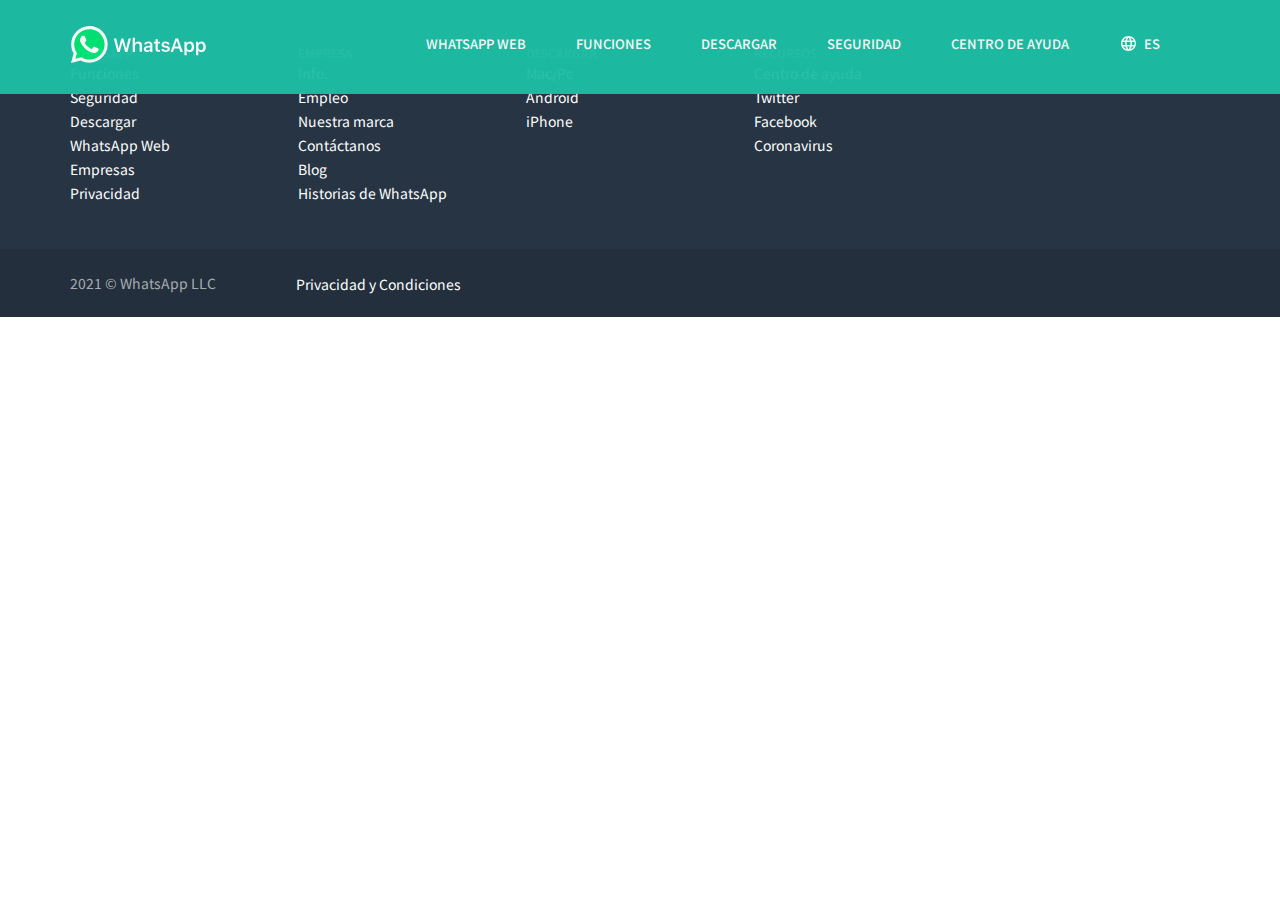
==== funciones.html @ ab6f6ba5 "falta funciones" ====
<!DOCTYPE html>
<html lang="es">
<head>
    <meta charset="UTF-8">
    <title>WhatsApp funciones</title>
<!--    <meta name="viewport" content="width=device-width; initial-scale=1.0; maximum-scale=1.0;">-->
    
    <link rel="stylesheet" href="css/estilos.css">
    <link rel="preconnect" href="https://fonts.gstatic.com">
<link href="https://fonts.googleapis.com/css2?family=Noto+Sans&family=Noto+Sans+JP:wght@300;400;500&display=swap" rel="stylesheet">
</head>
<body>
<!-----------  Menú de navegación superior-------  #nav>.centrado>(a#logo>img)+(ul#menu>(li>a[#])*5)-->
    <div id="nav">
        <div class="centrado">
           <div id="logo"><a href="index.html"><img src="img/logowhatsapp.svg" alt=""></a>
            </div>
            <ul id="menu">
                <li><a href="#">WhatsApp Web</a></li>
                <li><a href="funciones.html">Funciones</a></li>
                <li><a href="descargar.html">Descargar</a></li>
                <li><a href="seguridad.html">Seguridad</a></li>
                <li><a href="ayuda.html">Centro de ayuda</a></li>
                <li><a href="#">ES</a> </li>
            </ul>
        </div>
    </div>



<!---------------- Footer-----------------   #footer>.centrado>(#columnas>(#columna$>h6+ul>(li>a[#])*6)*4)+(#terms>p+a[#])-->
    <div id="footer">
        <div class="centrado">
            <div id="columnas">
                <div id="columna1">
                    <h6>WHATSAPP</h6>
                    <ul>
                        <li><a href="#">Funciones</a></li>
                        <li><a href="#">Seguridad</a></li>
                        <li><a href="#">Descargar</a></li>
                        <li><a href="#">WhatsApp Web</a></li>
                        <li><a href="#">Empresas</a></li>
                        <li><a href="#">Privacidad</a></li>
                    </ul>
                </div>
                <div id="columna2">
                    <h6>Empresa</h6>
                    <ul>
                        <li><a href="#">Info.</a></li>
                        <li><a href="#">Empleo</a></li>
                        <li><a href="#">Nuestra marca</a></li>
                        <li><a href="#">Contáctanos</a></li>
                        <li><a href="#">Blog</a></li>
                        <li><a href="#">Historias de WhatsApp</a></li>
                    </ul>
                </div>
                <div id="columna3">
                    <h6>Descargar</h6>
                    <ul>
                        <li><a href="#">Mac/Pc</a></li>
                        <li><a href="#">Android</a></li>
                        <li><a href="#">iPhone</a></li>
                    </ul>
                </div>
                <div id="columna4">
                    <h6>Recursos</h6>
                    <ul>
                        <li><a href="#">Centro de ayuda</a></li>
                        <li><a href="#">Twitter</a></li>
                        <li><a href="#">Facebook</a></li>
                        <li><a href="#">Coronavirus</a></li>
                    </ul>
                </div>
            </div>
        </div>
            <div id="terms"><div class="centrado">
                <div id="copy"><p>2021 &copy; WhatsApp LLC</p>
                </div>
                <div id="priv"><p><a href="#">Privacidad y Condiciones</a></p></div>
                </div>
            </div>
    </div>
</body>
</html>
---- css/estilos.css ----
* {
    margin: 0;
    padding: 0;
    box-sizing: border-box;
}

body {
    font-family: 'Noto Sans JP', sans-serif;
    color: #1c1e21;
}

.grisBody {
    background-color: #F8F9FA;
}

.centrado {
    max-width: 1140px;
    margin: 0 auto;
}

.centrado2 {
    max-width: 1440px;
    margin: 0 auto;
}

a {
    text-decoration: none;
    color: #fff;
}

/*-------------barra de navegación superior---------------*/
ul {
    list-style: none;
}

#nav {
    background-color: #1ebea5;
    position: fixed;
    width: 100%;
    z-index: 1;
    opacity: 0.96;
}

#logo {
    width: 250px;
    float: left;
    /*    padding: 50% 0;*/
}

#logo img {
    padding: 10% 0;
}

#menu {
    float: right;
    padding: 3% 0;
    /*    display: flex;*/
    /*    justify-content: space-around;*/
}

#menu li {
    text-transform: uppercase;
    font-weight: 500;
    font-size: 13px;
    line-height: 20px;
    float: left;
    margin-right: 50px;
}

#menu a {
    color: #fff;
}

#menu li:last-child a {
    /*    border: 1px solid #000;*/
    background-image: url(../img/mundo_blanco.svg);
    background-repeat: no-repeat;
    padding-left: 25px;
}

/*---------------------contenido index--------------------*/

#mensajeria {
    width: 100%;
    padding-top: 119px;
    overflow: hidden;
    padding: 10% 0 3%;
}

#textDcha {
    /*    border: 1px solid #000;*/
    margin-left: 140px;
    margin-top: 120px;
    width: 40%;
    padding-right: 30px;
    float: left;
}

#textDcha ul li {
    font-size: 16px;
    font-weight: 400;
    line-height: 44px;
}

#textDcha ul li a {
    color: #1cb39b;
}

#textDcha ul li a img {
    position: relative;
    top: 6px;
    left: 0;
}

h1 {
    color: #1c1e21;
    font-size: 33px;
    font-weight: 300;
    line-height: 35px;
    margin-bottom: 24px;
}

h2 {
    font-size: 28px;
    font-weight: 300;
    letter-spacing: .05em;
    margin-bottom: 25px;
}

h3 {
    color: #1d21297f;
    font-size: 13px;
    font-weight: 600;
    letter-spacing: .15em;
    margin-bottom: 7px;
    text-transform: uppercase;
}

.text {
    font-size: 16px;
    line-height: 26px;
    margin-bottom: 12px;
    opacity: .78;
}

.subtxt {
    font-size: 12px;
    line-height: 18px;
    margin-bottom: 24px;
    opacity: .3;
}

span {
    display: inline;
    font-size: 12px;
    opacity: .8;
    vertical-align: top;
    /*    opacity: .3;*/
}

.txtp {
    font-size: 14px;
    font-weight: 400;
    line-height: 22px;
}

.blue {
    color: #39b3ed;
}

#imgDcha {
    width: 40%;
    float: right;
    height: 600px;
    background-image: url(../img/movil1.png);
    background-repeat: no-repeat;
    background-size: contain;
    background-position: left center;
}

#bussHola {
    width: 100%;
    height: 770px;
    overflow: hidden;
    text-align: center;
}

#hola {
    margin: 0 auto 50px;
    padding: 29%;
    width: 300px;
    height: 300px;
    background-color: #77D7C8;
    border-radius: 50%;
    background-image: url(../img/hola.PNG);
    background-repeat: no-repeat;
    background-position: center;
    background-size: contain;
}

#izqBuss {
    background-color: #D0E9EA;
    width: 49%;
    height: 770px;
    float: left;
    padding: 5%;
    margin-right: 2%;
    position: relative;
}

#mov1 {
    background-image: url(../img/movil2.png);
    background-position: 50% 0%;
    background-repeat: no-repeat;
    background-size: auto 482px;
    height: 354px;
    position: absolute;
    bottom: 0;
    left: 0;
    width: 100%;
}

#dchaHola {
    background-color: #EDF8F5;
    width: 49%;
    height: 770px;
    float: right;
    padding: 5%;
}

#explorar {
    text-align: center;
    margin-top: 79px;
    height: 90px;
}

.boton1 {
    text-transform: uppercase;
    color: #1cb39b;
    font-size: 16px;
    font-weight: 500;
    line-height: 19px;
    padding: 15px 30px;
    background-color: #fff;
    border: 1px solid #1cb39b;
    border-radius: 25px;
}

/*---------------------------descargar--------------------*/

#descargar {
    width: 100%;
    padding-top: 50px;
    overflow: hidden;
    /*    padding: 10% 0 3%;*/
    text-align: center;
    margin-bottom: 30px;
}

.boton2 {
    display: inline-block;
    background-color: #01E675;
    padding: 5px 20px;
    border-radius: 35px;
}

#izqTlf {
    background-color: #EDF8F5;
    width: 49%;
    height: 800px;
    float: left;
    padding: 5%;
    margin-right: 2%;
    position: relative;
}

#tlfs {
    width: 100%;
    overflow: hidden;
    clear: both;
}

#androidTlf {
    width: 50%;
    float: left;
}

#iPhoneTlf {
    width: 50%;
    float: left;
}

#izqTxt {
    padding: 9% 0%;
}

#izqTxt .txtG {
    font-size: 23px;
    font-weight: 300;
    line-height: 31Px;
    padding: 0% 16% 1%;
}

#dchaPc {
    background-color: #FAF7EB;
    width: 49%;
    height: 800px;
    float: right;
    padding: 5%;
}

#pcMc {
    position: relative;
    height: 45%;
}

#imgPc {
    background-size: contain;
    background-image: url(../img/uCOYE5bdrVW.png);
    background-repeat: no-repeat;
    background-size: auto 235px;
    background-position: 50% 0%;
    height: 291px;
    position: absolute;
    top: 0px;
    left: 0;
    width: 100%;
}

.gris {
    color: rgba(65, 74, 83, 0.4);
    text-decoration: underline;
}

.boton3 {
    font-size: 16px;
    font-weight: 500;
    line-height: 19px;
    text-transform: uppercase;
    display: inline-block;
    background-color: #01E675;
    padding: 18px 53px;
    border-radius: 35px;
    margin: 10% 20%;
}

/*-----------------------------seguridad-------------------*/

#cabeceraSeg {
    width: 100%;
    height: 500px;
    padding-top: 119px;
    overflow: hidden;
    padding: 10% 0 10%;
    background-image: url(../img/bgseguridad.jpg);
    background-repeat: no-repeat;
    background-size: cover;
    background-position: center;
}

.titVerd {
    font-size: 38px;
    font-weight: 300;
    line-height: 46px;
    padding-left: 2%;
    color: #27b8a2;
}

#contenSeg {
    background-color: #fff;
    padding-bottom: 100px;
    padding-top: 70px;
}

h4 {
    font-size: 26px;
    font-weight: 400;
    line-height: 31px;
    padding-top: 32px;
    padding-bottom: 26px;
}

#textSeg,
#notapie,
#propiedadesSeg{
    padding: 3% 13%;
}

#textSeg p {
    font-size: 18px;
    font-weight: 400;
    line-height: 29px;
    color: #5e5e5e;
}

#propiedadesSeg {
    width: 100%;
    overflow: hidden;
/*    clear: both;*/
}

#propiedadesSeg div {
    width: 48%;
    float: left;
    margin-right: 2%;
    margin-bottom: 3%;
}

#propiedadesSeg img {
    width: 150px;
    height: auto;
/*    border-radius: 50%;*/
    margin-left: -16px;
    padding-bottom: 3%;
}

#propiedadesSeg img+p {
    font-size: 17px;
    line-height: 26px;
font-weight: 500;
    color: #282828;
}

#propiedadesSeg p+p {
    font-size: 16px;
    font-weight: 400;
    line-height: 26px;
    color: #5e5e5e;
    padding-right: 9%;
    padding-top: 3%;
}

#propiedadesSeg a:hover, #textSeg a:hover {
    text-decoration: underline;
}

#notapie {
    clear: both;
}


/*-----------------------------ayuda-------------------*/

#cabeceraAyuda {
    text-align: center;
    width: 100%;
    height: 400px;
    padding-top: 190px;
    overflow: hidden;
    padding: 10% 0 10%;
    background-image: url(../img/bgayuda.jpg);
    background-repeat: no-repeat;
    background-size: cover;
    background-position: top center;
}
.buscar {
   background: #fff;
    border: 1px solid transparent;
    border-radius: 50px;
    color: #1ebea5;
    font-size: 22px;
    height: 100%;
    padding: 20px;
    width: 70%;
}

#cabeceraAyuda p {
    padding-top: 35px;
    color: #1ebea5;
}

#contenAyuda {
    overflow: hidden;
    background-color: #fff;
    padding: 3% 8%;
}

#contenAyuda p {
    font-size: 26px;
    font-weight: 300;
    color: #333333;
}

#ayuda1,
#ayuda2,
#ayuda3
{
    overflow: hidden;
    margin: 2.5% 0% 3% 0%;
}

#contenAyuda ul {
    width: 33%;
    float: left;
    margin: 0% 0.2% 0% 0.1%;
    padding-bottom: 3%;
}

#contenAyuda li {
    padding: 4% 0;
}

#contenAyuda li a {
    font-size: 14px;
    font-weight: 400;
    color: #5b5f62;
}

#contenAyuda li a:hover {
    text-decoration: underline;
}

#contenAyuda li:first-child a {
    color: #1cb39b;
    font-size: 24px;
    font-weight: 300;
    line-height: 32px;
}

#contenAyuda li:first-child a:hover {
    text-decoration: none;
}

#contenAyuda li:last-child a {
    color: #b0b0b0;
    font-size: 14px;
    font-weight: 400;
    line-height: 32px;
}

.bordeGris {
    margin-bottom: 24px;
    border-bottom: 1px solid #f3f4f5;
}

/*--------------------footer------------------------------*/
#footer {
    background-color: #273443;
}

#columnas {
    padding: 4% 0;
    overflow: hidden;
}

#columnas div {
    float: left;
    width: 20%;
}

#columnas li a,
#priv a {
    color: #fff;
    font-size: 14px;
    font-weight: 400;
}

#columnas li a:hover {
    text-decoration: underline;
}

h6 {
    text-transform: uppercase;
    font-size: 12px;
    font-weight: 600;
    line-height: 14px;
    color: rgba(255, 255, 255, .6);
}

#terms {
    background-color: #232f3c;
    overflow: hidden;
    padding: 2% 0;
}

#copy {
    float: left;
    margin-right: 7%;
}

#copy p {
    font-weight: 400;
    line-height: 16px;
    color: rgba(255, 255, 255, .6);
    font-size: 14px;
}

#priv p {
    line-height: 16px;
}



/*********************media queriiiiii**********************************/
/*@media screen and (max-width: 992px) {}*/
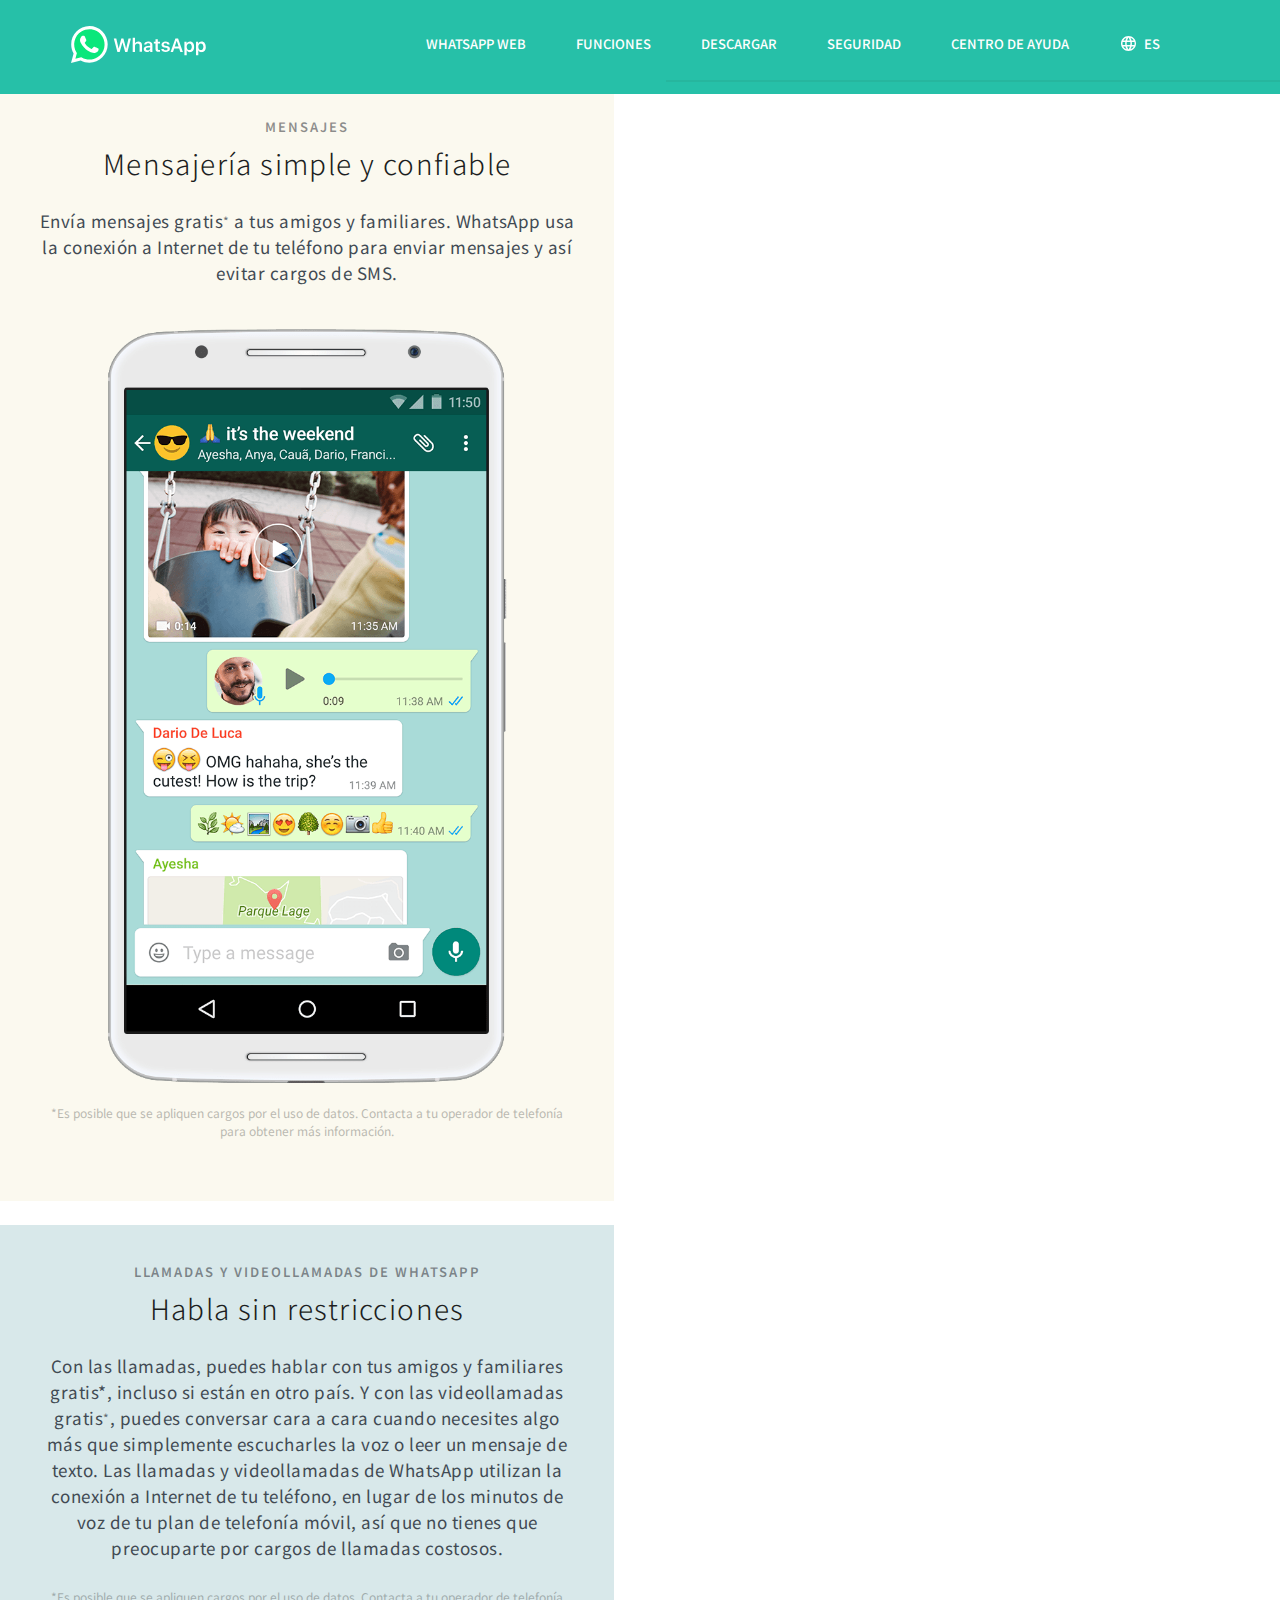
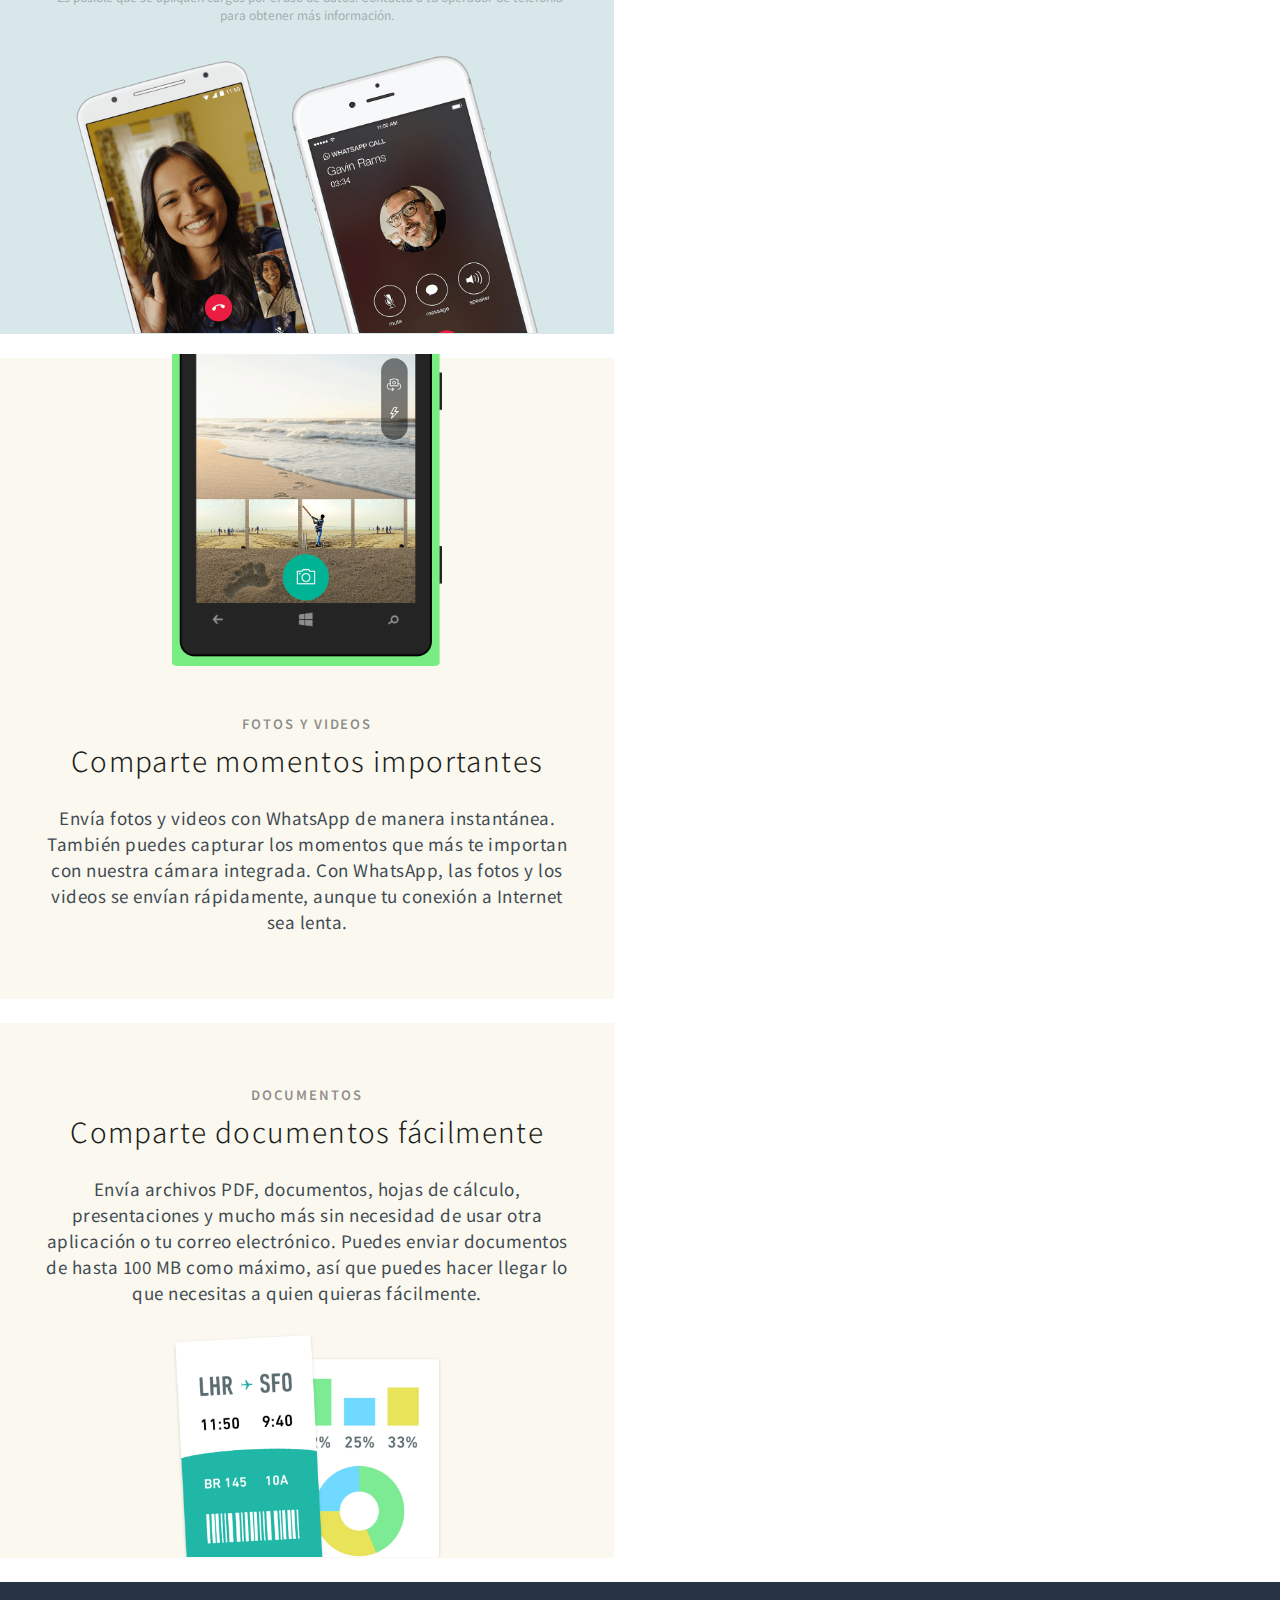
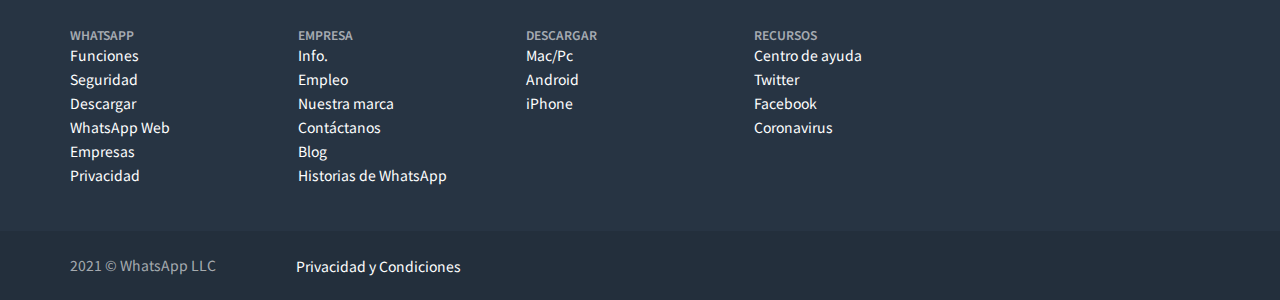
==== commit 85eeed77: "falta col dcha de funciones" ====
--- a/funciones.html
+++ b/funciones.html
@@ -3,17 +3,18 @@
 <head>
     <meta charset="UTF-8">
     <title>WhatsApp funciones</title>
-<!--    <meta name="viewport" content="width=device-width; initial-scale=1.0; maximum-scale=1.0;">-->
-    
+    <!--    <meta name="viewport" content="width=device-width; initial-scale=1.0; maximum-scale=1.0;">-->
+
     <link rel="stylesheet" href="css/estilos.css">
     <link rel="preconnect" href="https://fonts.gstatic.com">
-<link href="https://fonts.googleapis.com/css2?family=Noto+Sans&family=Noto+Sans+JP:wght@300;400;500&display=swap" rel="stylesheet">
+    <link href="https://fonts.googleapis.com/css2?family=Noto+Sans&family=Noto+Sans+JP:wght@300;400;500&display=swap" rel="stylesheet">
 </head>
+
 <body>
-<!-----------  Menú de navegación superior-------  #nav>.centrado>(a#logo>img)+(ul#menu>(li>a[#])*5)-->
+    <!-----------  Menú de navegación superior-------  #nav>.centrado>(a#logo>img)+(ul#menu>(li>a[#])*5)-->
     <div id="nav">
         <div class="centrado">
-           <div id="logo"><a href="index.html"><img src="img/logowhatsapp.svg" alt=""></a>
+            <div id="logo"><a href="index.html"><img src="img/logowhatsapp.svg" alt=""></a>
             </div>
             <ul id="menu">
                 <li><a href="#">WhatsApp Web</a></li>
@@ -26,9 +27,49 @@
         </div>
     </div>
 
+    <!----------------------contenido funciones------------>
 
+    <div id="contFunc" class="centrado2">
+        <div id="colIzq">
+            <div id="izq1">
+                <h3>MENSAJES</h3>
+                <h2>Mensajería simple y confiable</h2>
+                <p class="text2">Envía mensajes gratis<span>*</span> a tus amigos y familiares. WhatsApp usa la conexión a Internet de tu teléfono para enviar mensajes y así evitar cargos de SMS.</p>
+                <img src="img/movil1.png" alt="">
+                <!--
+            <div id="imgIzq1">
+            <div id="imgIzq11"></div>
+            </div>
+-->
+                <p class="subtxt">*Es posible que se apliquen cargos por el uso de datos. Contacta a tu operador de telefonía para obtener más información.
+                </p>
+            </div>
+            <div id="izq2">
+                <h3>LLAMADAS Y VIDEOLLAMADAS DE WHATSAPP</h3>
+                <h2>Habla sin restricciones</h2>
+                <p class="text2">Con las llamadas, puedes hablar con tus amigos y familiares gratis*, incluso si están en otro país. Y con las videollamadas gratis<span>*</span>, puedes conversar cara a cara cuando necesites algo más que simplemente escucharles la voz o leer un mensaje de texto. Las llamadas y videollamadas de WhatsApp utilizan la conexión a Internet de tu teléfono, en lugar de los minutos de voz de tu plan de telefonía móvil, así que no tienes que preocuparte por cargos de llamadas costosos.</p>
+                <p class="subtxt">*Es posible que se apliquen cargos por el uso de datos. Contacta a tu operador de telefonía para obtener más información.</p>
+                <img src="img/121833967_475016986724857_207348499390243730_n.png" alt="" class="rasAbajo">
+            </div>
+            <div id="izq3">
+                <img src="img/122413935_715590659366588_7141023983174056165_n.png" alt="" class="rasArriba">
+                <h3>FOTOS Y VIDEOS</h3>
+                <h2>Comparte momentos importantes</h2>
+                <p class="text2">Envía fotos y videos con WhatsApp de manera instantánea. También puedes capturar los momentos que más te importan con nuestra cámara integrada. Con WhatsApp, las fotos y los videos se envían rápidamente, aunque tu conexión a Internet sea lenta.</p>
+            </div>
+            <div id="izq4">
+                <h3>DOCUMENTOS</h3>
+                <h2>Comparte documentos fácilmente</h2>
+                <p class="text2">Envía archivos PDF, documentos, hojas de cálculo, presentaciones y mucho más sin necesidad de usar otra aplicación o tu correo electrónico. Puedes enviar documentos de hasta 100 MB como máximo, así que puedes hacer llegar lo que necesitas a quien quieras fácilmente.</p>
+                <img src="img/121826388_952529768608348_6271412928290896812_n.png" alt="" class="rasAbajo disminuir">
+            </div>
+        </div>
+        <div id="colDcha">
 
-<!---------------- Footer-----------------   #footer>.centrado>(#columnas>(#columna$>h6+ul>(li>a[#])*6)*4)+(#terms>p+a[#])-->
+        </div>
+    </div>
+
+    <!---------------- Footer-----------------   #footer>.centrado>(#columnas>(#columna$>h6+ul>(li>a[#])*6)*4)+(#terms>p+a[#])-->
     <div id="footer">
         <div class="centrado">
             <div id="columnas">
@@ -73,12 +114,15 @@
                 </div>
             </div>
         </div>
-            <div id="terms"><div class="centrado">
-                <div id="copy"><p>2021 &copy; WhatsApp LLC</p>
+        <div id="terms">
+            <div class="centrado">
+                <div id="copy">
+                    <p>2021 &copy; WhatsApp LLC</p>
                 </div>
-                <div id="priv"><p><a href="#">Privacidad y Condiciones</a></p></div>
+                <div id="priv">
+                    <p><a href="#">Privacidad y Condiciones</a></p>
                 </div>
             </div>
+        </div>
     </div>
-</body>
-</html>+</body></html>--- a/css/estilos.css
+++ b/css/estilos.css
@@ -44,7 +44,6 @@
 #logo {
     width: 250px;
     float: left;
-    /*    padding: 50% 0;*/
 }
 
 #logo img {
@@ -54,8 +53,6 @@
 #menu {
     float: right;
     padding: 3% 0;
-    /*    display: flex;*/
-    /*    justify-content: space-around;*/
 }
 
 #menu li {
@@ -382,7 +379,7 @@
 
 #textSeg,
 #notapie,
-#propiedadesSeg{
+#propiedadesSeg {
     padding: 3% 13%;
 }
 
@@ -396,7 +393,7 @@
 #propiedadesSeg {
     width: 100%;
     overflow: hidden;
-/*    clear: both;*/
+    /*    clear: both;*/
 }
 
 #propiedadesSeg div {
@@ -409,19 +406,19 @@
 #propiedadesSeg img {
     width: 150px;
     height: auto;
-/*    border-radius: 50%;*/
+    /*    border-radius: 50%;*/
     margin-left: -16px;
     padding-bottom: 3%;
 }
 
-#propiedadesSeg img+p {
+#propiedadesSeg img + p {
     font-size: 17px;
     line-height: 26px;
-font-weight: 500;
+    font-weight: 500;
     color: #282828;
 }
 
-#propiedadesSeg p+p {
+#propiedadesSeg p + p {
     font-size: 16px;
     font-weight: 400;
     line-height: 26px;
@@ -430,7 +427,8 @@
     padding-top: 3%;
 }
 
-#propiedadesSeg a:hover, #textSeg a:hover {
+#propiedadesSeg a:hover,
+#textSeg a:hover {
     text-decoration: underline;
 }
 
@@ -453,8 +451,9 @@
     background-size: cover;
     background-position: top center;
 }
+
 .buscar {
-   background: #fff;
+    background: #fff;
     border: 1px solid transparent;
     border-radius: 50px;
     color: #1ebea5;
@@ -483,8 +482,7 @@
 
 #ayuda1,
 #ayuda2,
-#ayuda3
-{
+#ayuda3 {
     overflow: hidden;
     margin: 2.5% 0% 3% 0%;
 }
@@ -531,6 +529,109 @@
 .bordeGris {
     margin-bottom: 24px;
     border-bottom: 1px solid #f3f4f5;
+}
+
+/*----------------------------funciones-------------------*/
+
+#contFunc {
+    text-align: center;
+    width: 100%;
+    padding-top: 80px;
+    overflow: hidden;
+}
+
+.text2 {
+    font-size: 17px;
+    font-weight: 400;
+    line-height: 26px;
+    color: #414a53;
+    letter-spacing: 0.5px;
+    padding: 0% 0 5% 0;
+}
+
+#colIzq {
+    float: left;
+    width: 48%;
+    margin-right: 4%;
+}
+
+#colIzq div,
+#colDcha div {
+    margin-bottom: 4%;
+}
+
+#izq1,
+#izq3,
+#izq4 {
+    background-color: #FBF9EF;
+}
+
+#izq1 {
+    padding: 6%;
+}
+
+#izq1 img {
+    padding: 3%;
+    width: 80%;
+    height: auto;
+}
+
+/*
+#imgIzq1{
+  position: relative;
+height: 100%;
+    padding-top: 0%;
+}
+
+#imgIzq11 {
+        background-size: contain;
+    background-image: url(../img/movil1.png);
+    background-repeat: no-repeat;
+    background-size: auto 800px;
+    background-position: 50% 50%;
+    height: 800px;
+    position: absolute;
+    top: 0px;
+    left: 0px;
+    right: 0;
+    bottom: 0;
+    width: 100%;
+}
+*/
+
+#izq2 {
+    padding: 6% 6% 0 ;
+    background-color: #D8E8EA;
+}
+
+.rasAbajo {
+    width: 90%;
+    margin-bottom: -4px;
+}
+
+.disminuir {
+    width: 50%;
+}
+
+.rasArriba {
+    width: 50%;
+    margin-top: -4px;
+    padding-bottom: 8%
+}
+
+#izq3 {
+    padding: 0 6% 6% 6%;
+
+}
+
+#izq4 {
+    padding: 10% 6% 0;
+}
+
+#colDcha {
+    border: 1px solid red;
+    float: right;
+    width: 48%;
 }
 
 /*--------------------footer------------------------------*/
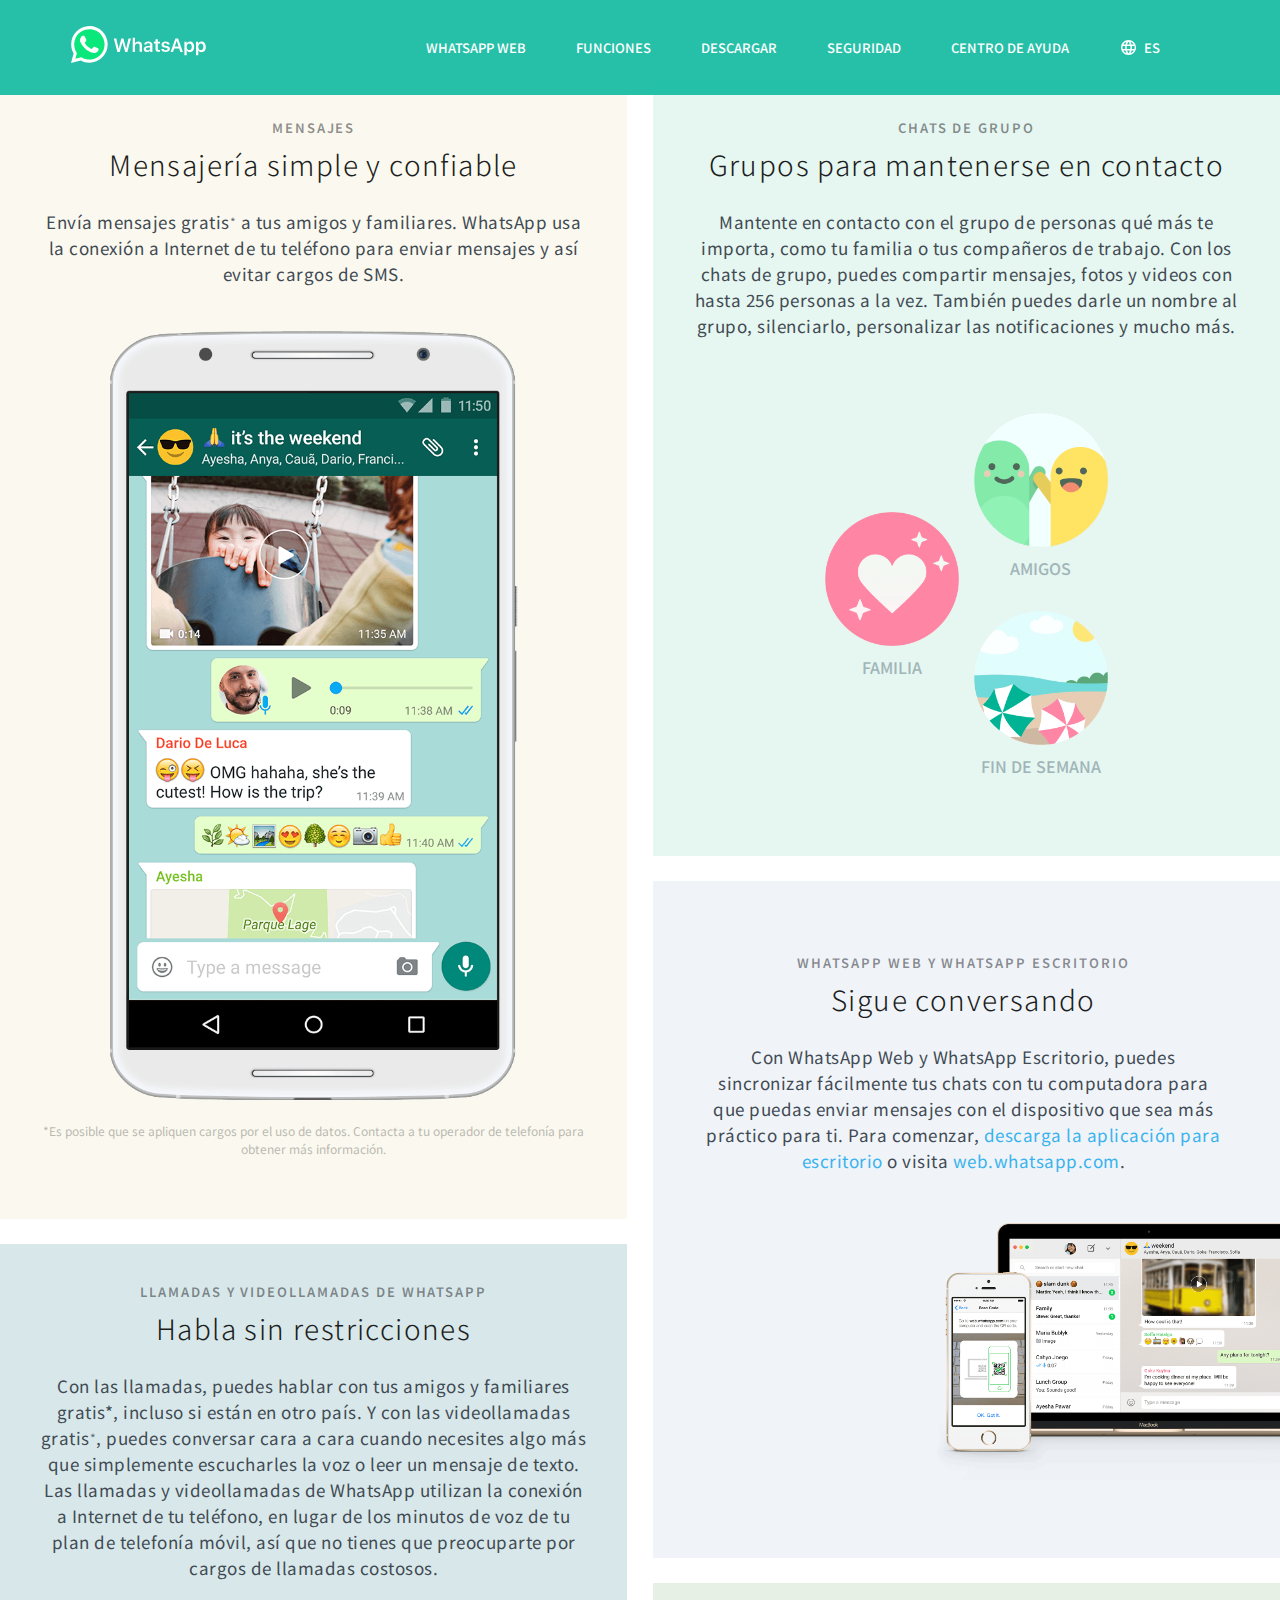
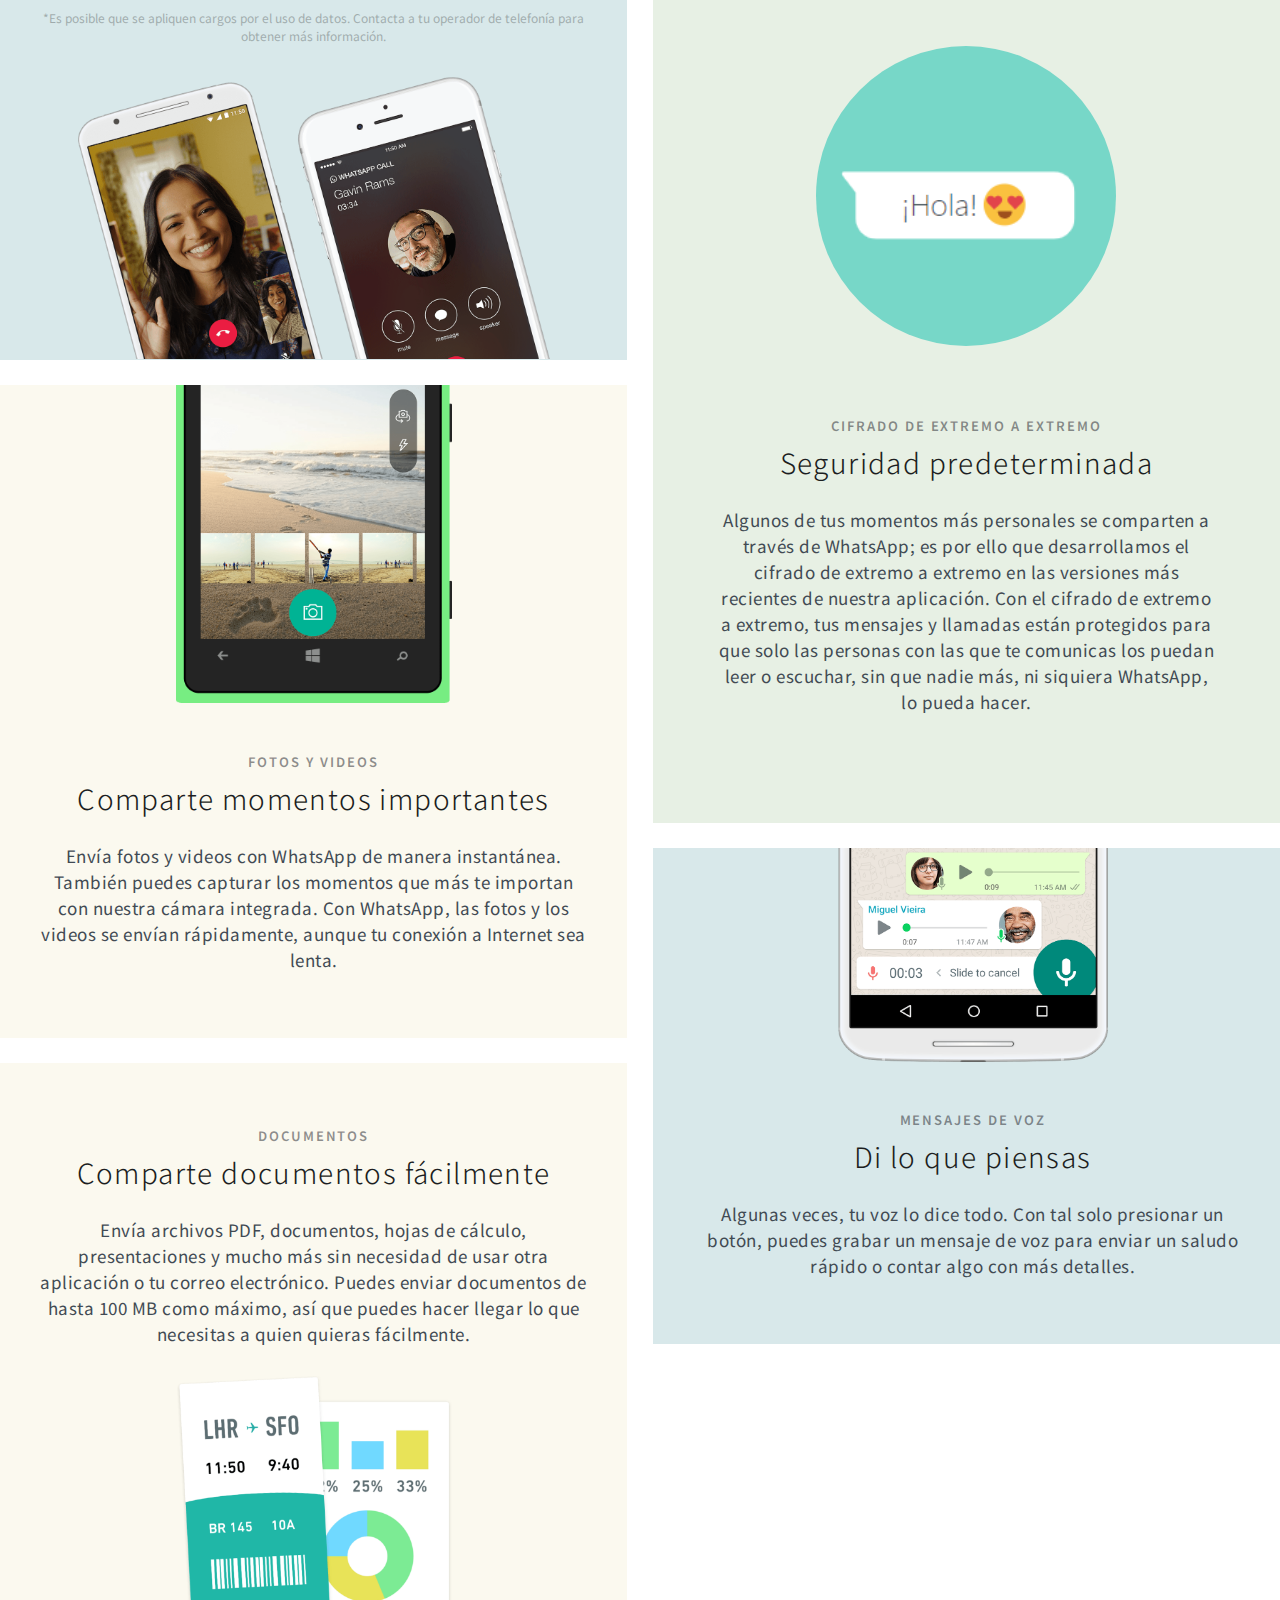
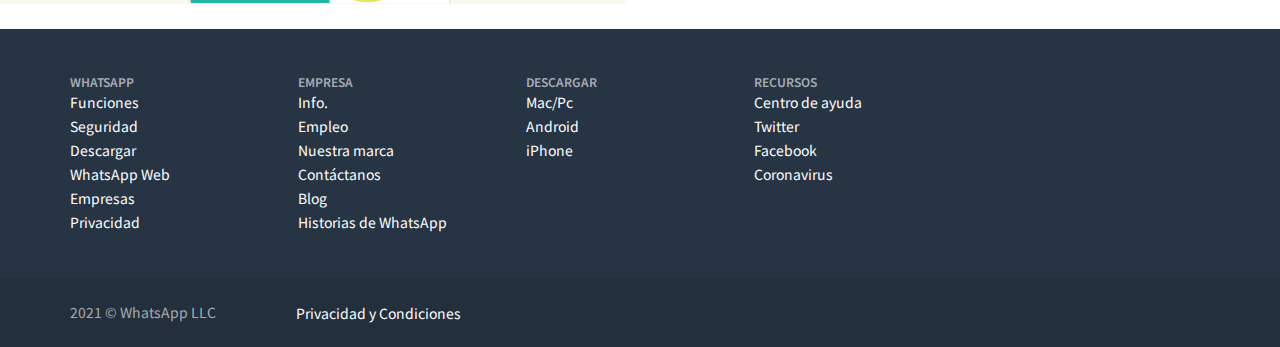
==== commit 2baedb51: "fin" ====
--- a/funciones.html
+++ b/funciones.html
@@ -36,12 +36,7 @@
                 <h2>Mensajería simple y confiable</h2>
                 <p class="text2">Envía mensajes gratis<span>*</span> a tus amigos y familiares. WhatsApp usa la conexión a Internet de tu teléfono para enviar mensajes y así evitar cargos de SMS.</p>
                 <img src="img/movil1.png" alt="">
-                <!--
-            <div id="imgIzq1">
-            <div id="imgIzq11"></div>
-            </div>
--->
-                <p class="subtxt">*Es posible que se apliquen cargos por el uso de datos. Contacta a tu operador de telefonía para obtener más información.
+                      <p class="subtxt">*Es posible que se apliquen cargos por el uso de datos. Contacta a tu operador de telefonía para obtener más información.
                 </p>
             </div>
             <div id="izq2">
@@ -65,7 +60,53 @@
             </div>
         </div>
         <div id="colDcha">
-
+           <div id="dcha1">
+               <h3>CHATS DE GRUPO</h3>
+               <h2>Grupos para mantenerse en contacto</h2>
+               <p class="text2">Mantente en contacto con el grupo de personas qué más te importa, como tu familia o tus compañeros de trabajo. Con los chats de grupo, puedes compartir mensajes, fotos y videos con hasta 256 personas a la vez. También puedes darle un nombre al grupo, silenciarlo, personalizar las notificaciones y mucho más.</p>
+               <div id="movidaImg">
+                   <div id="mov12">
+                       <img src="img/156386132_488668385634334_3722333361426535044_n.png" class="imgMovida" alt="">
+                       <p class="txtMovida">FAMILIA</p>
+                   </div>
+                   <div id="mov2">
+                       <img src="img/156425975_860048534837937_30092480843555055_n.png" alt="" class="imgMovida">
+                       <p class="txtMovida">AMIGOS</p>
+                   </div>
+                   <div id="mov3">
+                       <img src="img/156355670_827702584754111_7399706527608058992_n.png" alt="" class="imgMovida">
+                       <p class="txtMovida">FIN DE SEMANA</p>
+                   </div>
+               </div>
+           </div>
+           <div id="dcha2">
+               <div id="colDchatxt">
+                   <div id="colDchatxt">
+                       <h3>WHATSAPP WEB Y WHATSAPP ESCRITORIO</h3>
+                       <h2>Sigue conversando</h2>
+                       <p class="text2">Con WhatsApp Web y WhatsApp Escritorio, puedes sincronizar fácilmente tus chats con tu computadora para que puedas enviar mensajes con el dispositivo que sea más práctico para ti. Para comenzar, <a href="descargar.html" class="blue">descarga la aplicación para escritorio</a> o visita <a href="index.html" class="blue">web.whatsapp.com</a>.</p>
+                   </div>
+               </div>
+               <div id="colDchaImgIzq">
+                   <img src="img/121659527_448158689496855_3501293862446959643_n.png" alt="" class="rasDcha">
+               </div>
+               
+           </div>
+           <div id="dcha3">
+               <div id="hola2">
+               </div>
+               <div id="colDchatxt2">
+                   <h3>CIFRADO DE EXTREMO A EXTREMO</h3>
+                   <h2>Seguridad predeterminada</h2>
+                   <p class="text2">Algunos de tus momentos más personales se comparten a través de WhatsApp; es por ello que desarrollamos el cifrado de extremo a extremo en las versiones más recientes de nuestra aplicación. Con el cifrado de extremo a extremo, tus mensajes y llamadas están protegidos para que solo las personas con las que te comunicas los puedan leer o escuchar, sin que nadie más, ni siquiera WhatsApp, lo pueda hacer.</p>
+               </div>
+           </div>
+            <div id="dcha4">
+                <img src="img/122578164_640819126585505_828198388248569399_n.png" alt="" class="rasArriba">
+                <h3>MENSAJES DE VOZ</h3>
+                <h2>Di lo que piensas</h2>
+                <p class="text2">Algunas veces, tu voz lo dice todo. Con tal solo presionar un botón, puedes grabar un mensaje de voz para enviar un saludo rápido o contar algo con más detalles.</p>
+            </div>
         </div>
     </div>
 
--- a/css/estilos.css
+++ b/css/estilos.css
@@ -52,7 +52,7 @@
 
 #menu {
     float: right;
-    padding: 3% 0;
+    padding: 3.3% 0;
 }
 
 #menu li {
@@ -152,7 +152,6 @@
     font-size: 12px;
     opacity: .8;
     vertical-align: top;
-    /*    opacity: .3;*/
 }
 
 .txtp {
@@ -551,8 +550,8 @@
 
 #colIzq {
     float: left;
-    width: 48%;
-    margin-right: 4%;
+    width: 49%;
+    margin-right: 2%;
 }
 
 #colIzq div,
@@ -566,7 +565,8 @@
     background-color: #FBF9EF;
 }
 
-#izq1 {
+#izq1,
+#dcha1 {
     padding: 6%;
 }
 
@@ -576,31 +576,8 @@
     height: auto;
 }
 
-/*
-#imgIzq1{
-  position: relative;
-height: 100%;
-    padding-top: 0%;
-}
-
-#imgIzq11 {
-        background-size: contain;
-    background-image: url(../img/movil1.png);
-    background-repeat: no-repeat;
-    background-size: auto 800px;
-    background-position: 50% 50%;
-    height: 800px;
-    position: absolute;
-    top: 0px;
-    left: 0px;
-    right: 0;
-    bottom: 0;
-    width: 100%;
-}
-*/
-
 #izq2 {
-    padding: 6% 6% 0 ;
+    padding: 6% 6% 0;
     background-color: #D8E8EA;
 }
 
@@ -615,13 +592,17 @@
 
 .rasArriba {
     width: 50%;
-    margin-top: -4px;
+    margin-top: 0;
     padding-bottom: 8%
+}
+
+.rasDcha {
+    width: 60%;
+    padding-bottom: 2%
 }
 
 #izq3 {
     padding: 0 6% 6% 6%;
-
 }
 
 #izq4 {
@@ -629,9 +610,93 @@
 }
 
 #colDcha {
-    border: 1px solid red;
     float: right;
-    width: 48%;
+    width: 49%;
+}
+
+#dcha1 {
+    background-color: #E6F6F0;
+}
+
+#mov12 {
+    float: left;
+    width: 50%;
+    padding: 44% 0 23% 5%;
+}
+
+#mov2 {
+    float: right;
+    width: 50%;
+    padding: 14% 5% 4% 0%;
+}
+
+#mov3 {
+    float: right;
+    width: 50%;
+    padding: 0% 5% 0% 0%;
+}
+
+#movidaImg {
+    overflow: hidden;
+    text-align: center;
+    width: 60%;
+    margin: 0 auto;
+}
+
+.txtMovida {
+    font-size: 16px;
+    font-weight: 500;
+    line-height: 33px;
+    color: #a0b5b8;
+    text-transform: uppercase;
+}
+
+.imgMovida {
+    width: 90%;
+    height: auto;
+}
+
+#dcha2 {
+    background-color: #F0F4F9;
+    padding: 6% 0% 6% 8%;
+
+}
+
+#colDchatxt {
+    padding: 3% 5% 0% 0%;
+}
+
+#colDchaImgIzq {
+    margin-right: 0px;
+    text-align: right;
+}
+
+#dcha3 {
+    background-color: #E7F0E4;
+    padding: 10%;
+}
+
+#hola2 {
+    margin: 0 auto 60px;
+    padding: 27%;
+    width: 300px;
+    height: 300px;
+    background-color: #77D7C8;
+    border-radius: 50%;
+    background-image: url(../img/hola.PNG);
+    background-repeat: no-repeat;
+    background-position: center;
+    background-size: contain;
+}
+
+#colDchatxt2 {
+    padding-top: 10%;
+}
+
+#dcha4 {
+    background-color: #D8E8EA;
+    padding: 0% 6% 6% 8%;
+
 }
 
 /*--------------------footer------------------------------*/
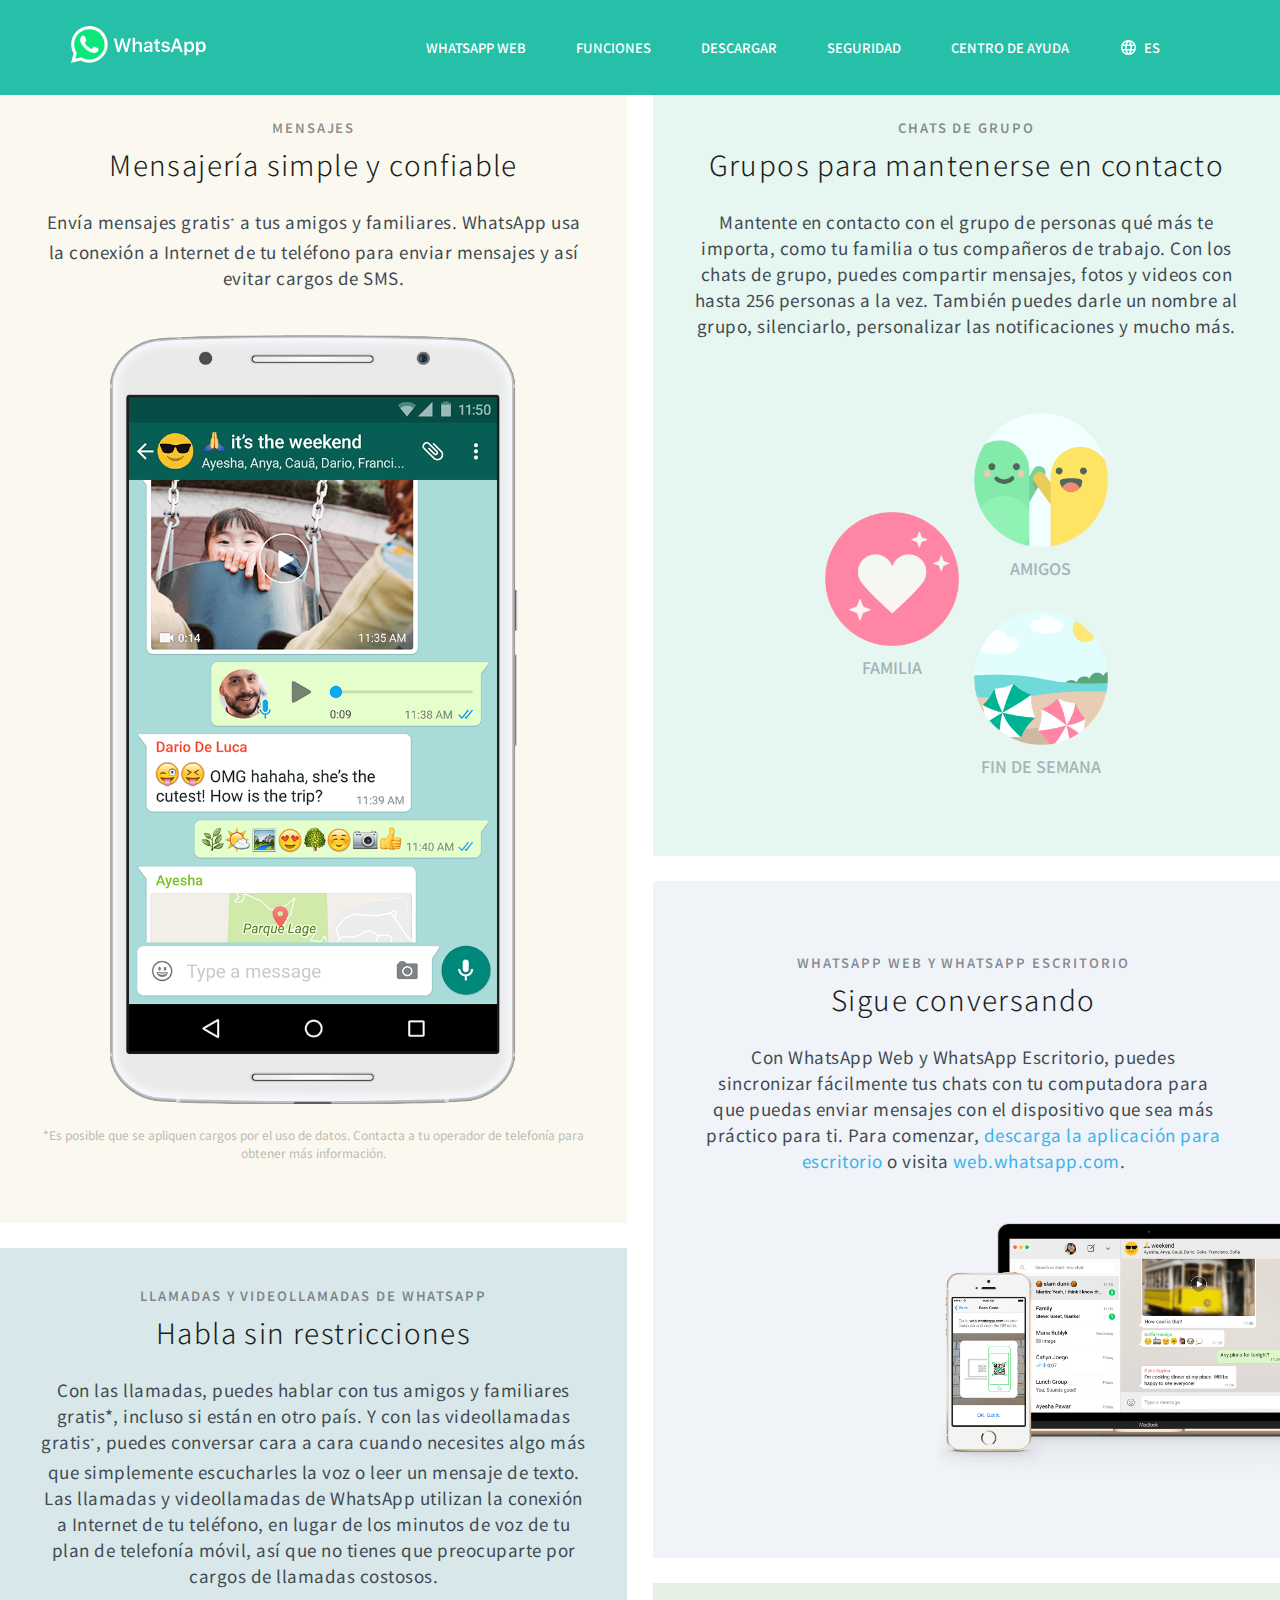
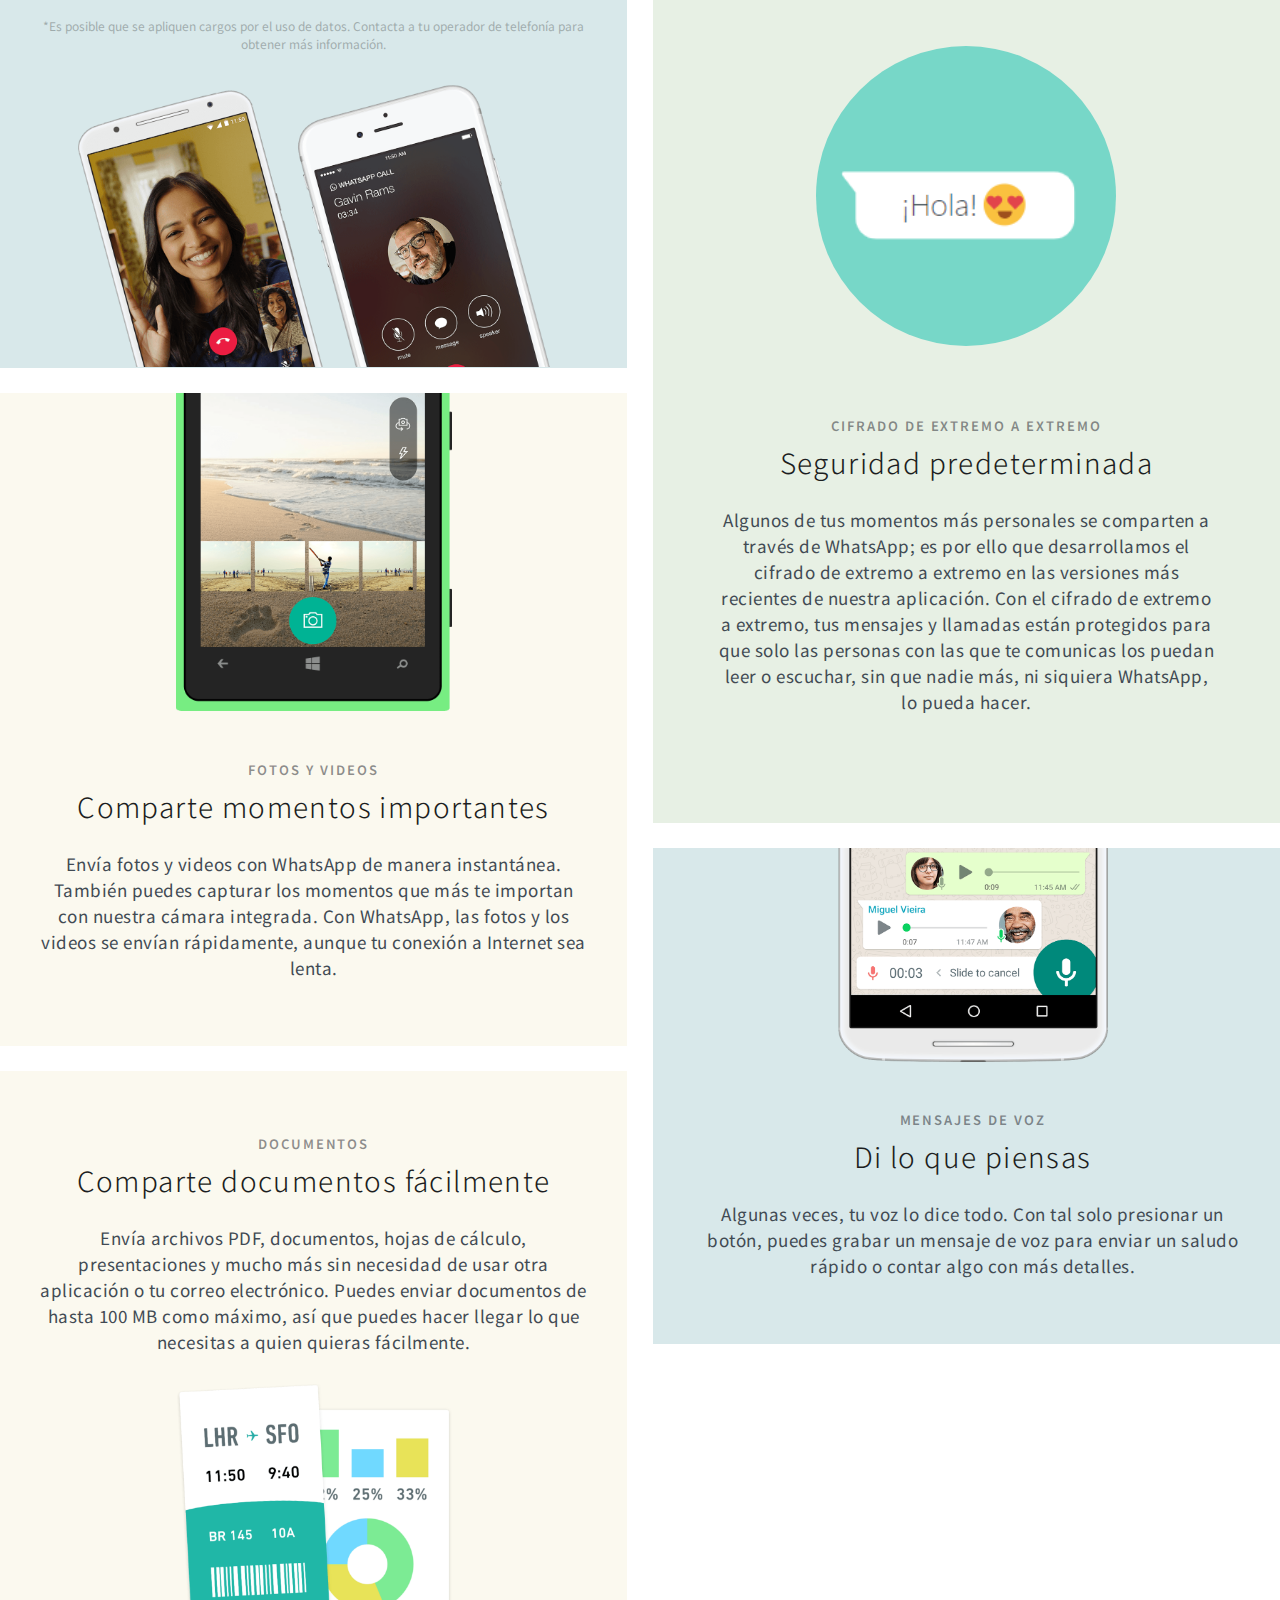
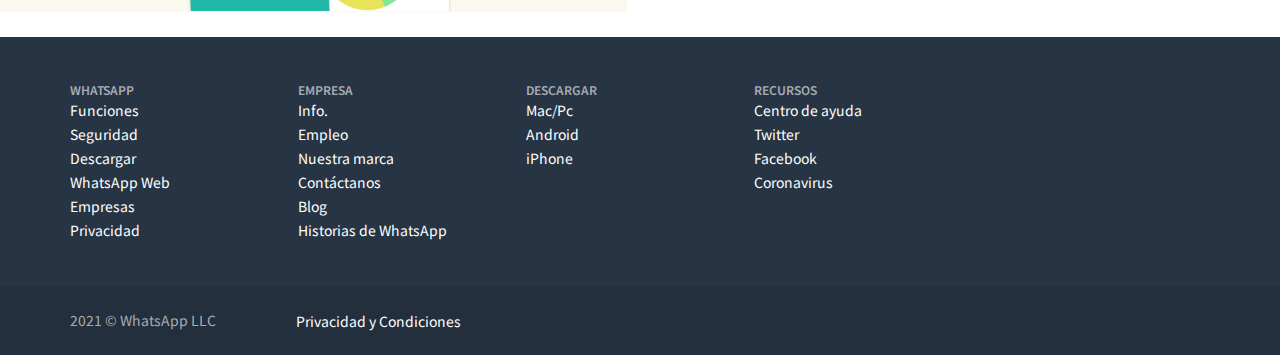
==== commit e63644de: "final finalero" ====
--- a/funciones.html
+++ b/funciones.html
@@ -34,7 +34,7 @@
             <div id="izq1">
                 <h3>MENSAJES</h3>
                 <h2>Mensajería simple y confiable</h2>
-                <p class="text2">Envía mensajes gratis<span>*</span> a tus amigos y familiares. WhatsApp usa la conexión a Internet de tu teléfono para enviar mensajes y así evitar cargos de SMS.</p>
+                <p class="text2">Envía mensajes gratis<span><sup>*</sup></span> a tus amigos y familiares. WhatsApp usa la conexión a Internet de tu teléfono para enviar mensajes y así evitar cargos de SMS.</p>
                 <img src="img/movil1.png" alt="">
                       <p class="subtxt">*Es posible que se apliquen cargos por el uso de datos. Contacta a tu operador de telefonía para obtener más información.
                 </p>
@@ -42,7 +42,7 @@
             <div id="izq2">
                 <h3>LLAMADAS Y VIDEOLLAMADAS DE WHATSAPP</h3>
                 <h2>Habla sin restricciones</h2>
-                <p class="text2">Con las llamadas, puedes hablar con tus amigos y familiares gratis*, incluso si están en otro país. Y con las videollamadas gratis<span>*</span>, puedes conversar cara a cara cuando necesites algo más que simplemente escucharles la voz o leer un mensaje de texto. Las llamadas y videollamadas de WhatsApp utilizan la conexión a Internet de tu teléfono, en lugar de los minutos de voz de tu plan de telefonía móvil, así que no tienes que preocuparte por cargos de llamadas costosos.</p>
+                <p class="text2">Con las llamadas, puedes hablar con tus amigos y familiares gratis*, incluso si están en otro país. Y con las videollamadas gratis<span><sup>*</sup></span>, puedes conversar cara a cara cuando necesites algo más que simplemente escucharles la voz o leer un mensaje de texto. Las llamadas y videollamadas de WhatsApp utilizan la conexión a Internet de tu teléfono, en lugar de los minutos de voz de tu plan de telefonía móvil, así que no tienes que preocuparte por cargos de llamadas costosos.</p>
                 <p class="subtxt">*Es posible que se apliquen cargos por el uso de datos. Contacta a tu operador de telefonía para obtener más información.</p>
                 <img src="img/121833967_475016986724857_207348499390243730_n.png" alt="" class="rasAbajo">
             </div>
